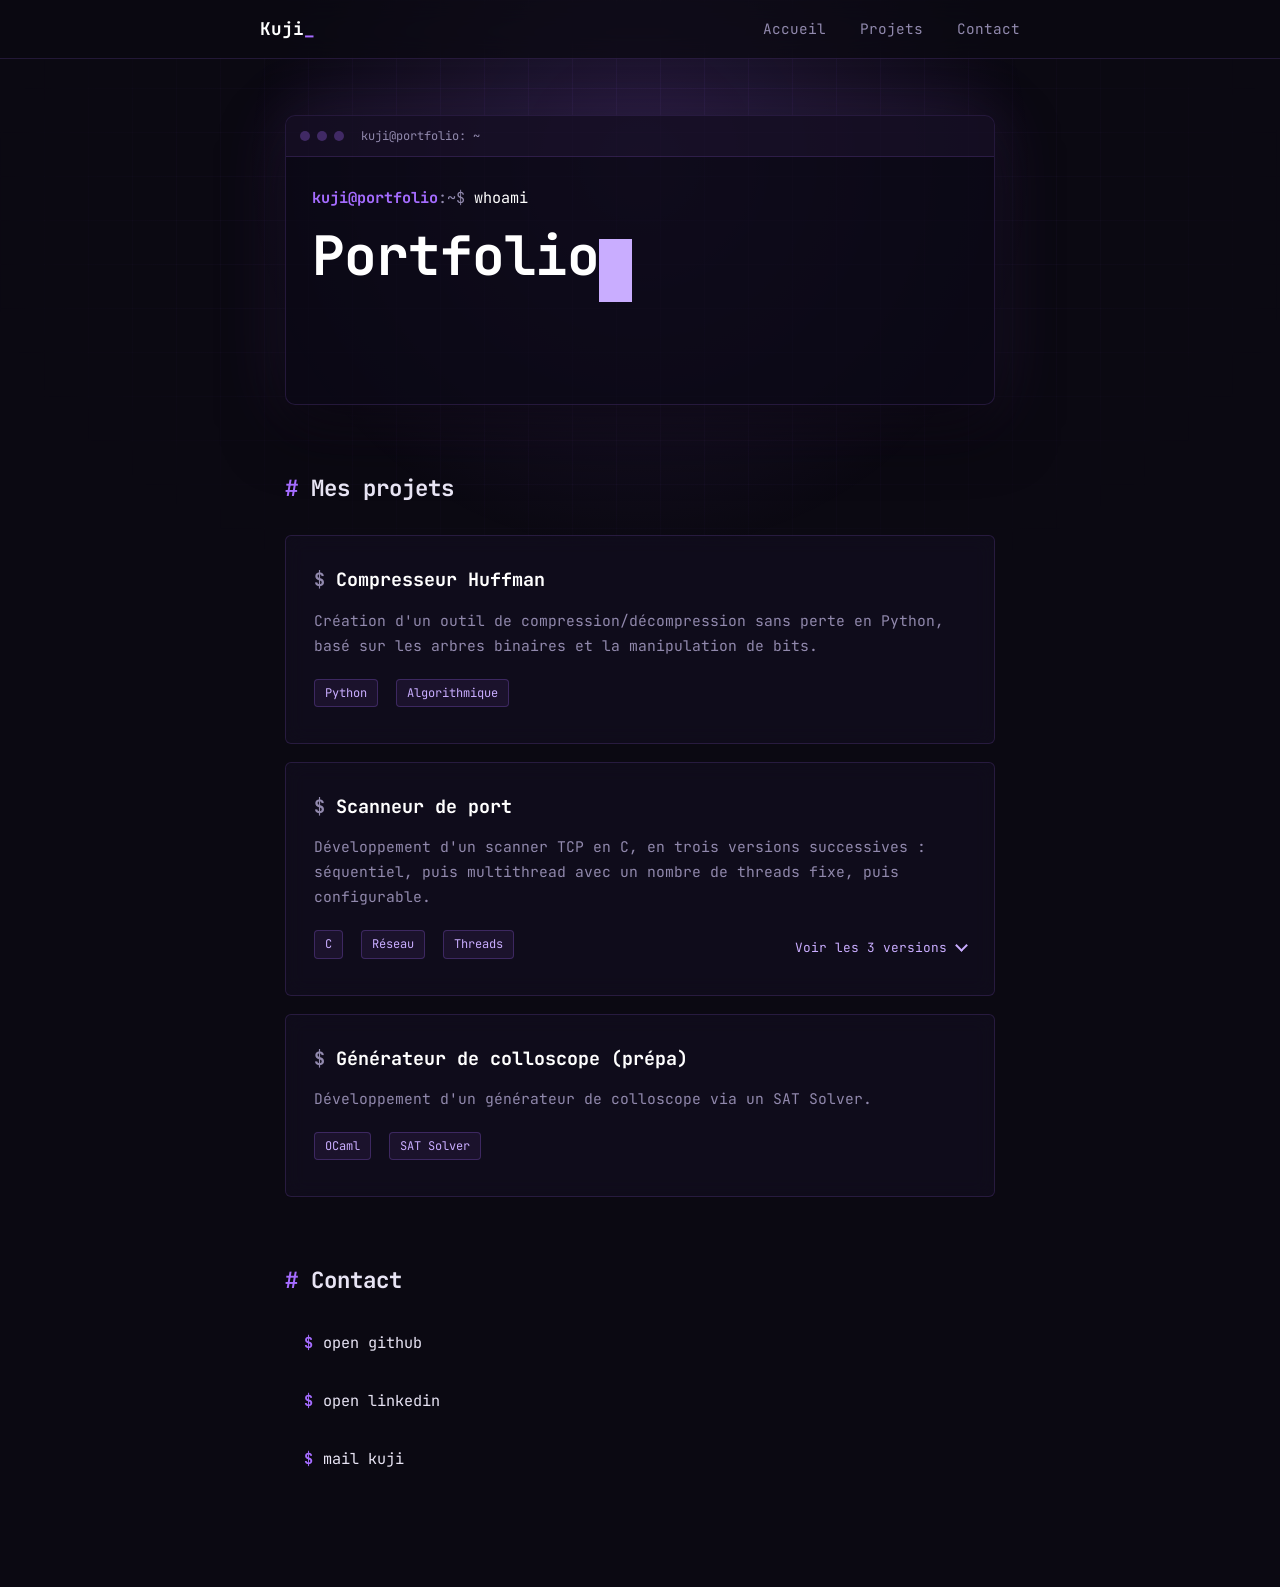
==== index.html @ e10819e7 "Initialisation du portfolio" ====
<!DOCTYPE html>
<html lang="fr">
<head>
    <meta charset="UTF-8">
    <meta name="viewport" content="width=device-width, initial-scale=1.0">
    <meta name="theme-color" content="#0b0912">
    <meta name="description" content="Portfolio de Kuji : Étudiant à Télécom Nancy en Cybersécurité.">
    <title>Portfolio : Kuji</title>
    <link rel="stylesheet" href="style.css">
</head>

<body>
    <div class="bg-glow"></div>

    <nav>
        <div class="nav-content">
            <span class="logo">Kuji<span class="us">_</span></span>
            <div class="links">
                <a href="#">Accueil</a>
                <a href="#projets">Projets</a>
                <a href="#contact">Contact</a>
            </div>
        </div>
    </nav>

    <main>
        <header class="hero">
            <div class="terminal">
                <div class="term-bar">
                    <span class="term-dot"></span>
                    <span class="term-dot"></span>
                    <span class="term-dot"></span>
                    <span class="term-title">kuji@portfolio: ~</span>
                </div>
                <div class="term-body">
                    <p class="line"><span class="prompt">kuji@portfolio<span class="sep">:~$</span></span> <span class="cmd" data-type data-speed="80" data-pause="450">whoami</span></p>
                    <h1 data-type data-speed="45" data-pause="200">Portfolio</h1>
                    <p class="out" data-type data-speed="16" data-pause="600">Étudiant à Télécom Nancy en Cybersécurité.</p>
                    <p class="line"><span class="prompt">kuji@portfolio<span class="sep">:~$</span></span> <span class="cmd" data-type data-speed="70">ls projets/</span></p>
                </div>
            </div>
        </header>

        <!-- Projets -->
        <section id="projets" class="projects-stack">
            <h2>Mes projets</h2>

            <a href="huffman.html" class="bubble">
                <article>
                    <h3>Compresseur Huffman</h3>
                    <p>Création d'un outil de compression/décompression sans perte en Python, basé sur les arbres binaires et la manipulation de bits.</p>
                    <span class="tag">Python</span>
                    <span class="tag">Algorithmique</span>
                </article>
            </a>

            <!-- Projet à plusieurs versions -->
            <details class="bubble bubble-group" id="scanneur">
                <summary>
                    <h3>Scanneur de port</h3>
                    <span class="group-desc">Développement d'un scanner TCP en C, en trois versions successives : séquentiel, puis multithread avec un nombre de threads fixe, puis configurable.</span>
                    <span class="group-foot">
                        <span class="group-tags">
                            <span class="tag">C</span>
                            <span class="tag">Réseau</span>
                            <span class="tag">Threads</span>
                        </span>
                        <span class="group-toggle">
                            <span class="toggle-closed">Voir les 3 versions</span>
                            <span class="toggle-open">Masquer les versions</span>
                        </span>
                    </span>
                </summary>
                <div class="versions-list">
                    <a href="portscan-v1.html" class="version-item">
                        <span class="version-name">v1 séquentiel</span>
                        <span class="version-desc">Les ports sont testés un par un, avec des connexions non bloquantes et un timeout de 2 s.</span>
                    </a>
                    <a href="portscan-v2.html" class="version-item">
                        <span class="version-name">v2 5 threads</span>
                        <span class="version-desc">Cinq threads se partagent les ports grâce à un mutex, avec un timeout ramené à 200 ms.</span>
                    </a>
                    <a href="portscan-v3.html" class="version-item">
                        <span class="version-name">v3 multithread</span>
                        <span class="version-desc">Le nombre de threads devient un paramètre de la ligne de commande.</span>
                    </a>
                </div>
            </details>

            <a href="tipe.html" class="bubble">
                <article>
                    <h3>Générateur de colloscope (prépa)</h3>
                    <p>Développement d'un générateur de colloscope via un SAT Solver.</p>
                    <span class="tag">OCaml</span>
                    <span class="tag">SAT Solver</span>
                </article>
            </a>
        </section>

        <!-- Contact : remplace les 3 href ci-dessous par tes vraies URL / adresse -->
        <section id="contact" class="contact">
            <h2>Contact</h2>
            <div class="contact-list">
                <a class="contact-item" href="https://github.com/kujix2z" target="_blank" rel="noopener">
                    <span class="prompt">$</span> open github
                </a>
                <a class="contact-item" href="https://www.linkedin.com/in/clovis-ricouart-0735943a5" target="_blank" rel="noopener">
                    <span class="prompt">$</span> open linkedin
                </a>
                <a class="contact-item" href="mailto:ricouartclovis@gmail.com">
                    <span class="prompt">$</span> mail kuji
                </a>
            </div>
        </section>
    </main>

    <script>
    (function () {
        var reduce = window.matchMedia('(prefers-reduced-motion: reduce)').matches;
        var els = Array.prototype.slice.call(document.querySelectorAll('[data-type]'));
        if (!els.length) return;

        var cursor = document.createElement('span');
        cursor.className = 'cursor';
        cursor.setAttribute('aria-hidden', 'true');

        var steps = els.map(function (el) {
            var text = el.textContent;
            var holder = el.closest('.line') || el;
            var wrap = document.createElement('span');
            wrap.setAttribute('aria-hidden', 'true');
            var chars = text.split('').map(function (c) {
                var s = document.createElement('span');
                s.className = 'ch';
                s.textContent = c;
                wrap.appendChild(s);
                return s;
            });
            var sr = document.createElement('span');
            sr.className = 'sr-only';
            sr.textContent = text;
            el.textContent = '';
            el.appendChild(sr);
            el.appendChild(wrap);
            if (!reduce) holder.classList.add('pending');
            return {
                wrap: wrap,
                chars: chars,
                holder: holder,
                speed: parseInt(el.dataset.speed, 10) || 40,
                pause: parseInt(el.dataset.pause, 10) || 0
            };
        });

        function place(step, i) {
            step.wrap.insertBefore(cursor, step.chars[i] || null);
        }

        if (reduce) {
            steps.forEach(function (st) {
                st.chars.forEach(function (c) { c.classList.add('on'); });
            });
            place(steps[steps.length - 1], steps[steps.length - 1].chars.length);
            return;
        }

        var s = 0, c = 0;
        steps[0].holder.classList.remove('pending');
        place(steps[0], 0);

        function next() {
            if (s >= steps.length) { cursor.classList.remove('busy'); return; }
            var st = steps[s];
            if (c === 0) {
                st.holder.classList.remove('pending');
                place(st, 0);
                cursor.classList.add('busy');
            }
            if (c < st.chars.length) {
                st.chars[c].classList.add('on');
                c++;
                place(st, c);
                setTimeout(next, st.speed);
            } else {
                cursor.classList.remove('busy');
                s++;
                c = 0;
                setTimeout(next, st.pause);
            }
        }

        setTimeout(next, 600);
    })();
    </script>
</body>
</html>
---- style.css ----
@import url('https://fonts.googleapis.com/css2?family=JetBrains+Mono:wght@400;500;700&display=swap');

/* ───────────── Variables ─────────────
   Les anciens noms sont conservés pour ne pas casser tes autres pages
   (huffman.html, portscan.html, tipe.html). */
:root {
    --bg-color: #0b0912;                      /* noir teinté violet */
    --text-main: #e8e4f4;
    --text-muted: #9189ad;
    --accent: #a56cff;                        /* violet électrique */
    --accent-bright: #c9adff;                 /* lavande lumineuse (curseur, tags) */
    --accent-glow: rgba(165, 108, 255, 0.16);
    --card-bg: rgba(20, 15, 36, 0.55);
    --card-border: rgba(165, 108, 255, 0.16);
    --font-mono: 'JetBrains Mono', ui-monospace, 'SF Mono', Menlo, Consolas, monospace;
    color-scheme: dark;
}

/* Défilement fluide vers les ancres (#projets, #contact…) */
html {
    scroll-behavior: smooth;
}

@media (prefers-reduced-motion: reduce) {
    html {
        scroll-behavior: auto;
    }
}

* {
    margin: 0;
    padding: 0;
    box-sizing: border-box;
}

::selection {
    background: var(--accent);
    color: #0b0912;
}

body {
    background-color: var(--bg-color);
    color: var(--text-main);
    font-family: var(--font-mono);
    line-height: 1.7;
    position: relative;
    min-height: 100vh;
    overflow-x: hidden;
}

h1, h2, h3, .logo, .tag {
    font-family: var(--font-mono);
}

a:focus-visible {
    outline: 2px solid var(--accent-bright);
    outline-offset: 3px;
}

.sr-only {
    position: absolute;
    width: 1px;
    height: 1px;
    overflow: hidden;
    clip: rect(0 0 0 0);
    white-space: nowrap;
}

/* ───────────── Fond : grille + halo ───────────── */
body::before {
    content: '';
    position: fixed;
    inset: 0;
    z-index: -2;
    pointer-events: none;
    background-image:
        linear-gradient(rgba(165, 108, 255, 0.06) 1px, transparent 1px),
        linear-gradient(90deg, rgba(165, 108, 255, 0.06) 1px, transparent 1px);
    background-size: 44px 44px;
    -webkit-mask-image: radial-gradient(ellipse 70% 60% at 50% 25%, #000 20%, transparent 75%);
            mask-image: radial-gradient(ellipse 70% 60% at 50% 25%, #000 20%, transparent 75%);
}

.bg-glow {
    position: fixed;
    top: 18%;
    left: 50%;
    width: 70vw;
    max-width: 900px;
    height: 70vw;
    max-height: 900px;
    background: radial-gradient(circle, var(--accent-glow) 0%, transparent 62%);
    transform: translate(-50%, -50%);
    z-index: -1;
    pointer-events: none;
}

/* ───────────── Navbar ───────────── */
body > nav {
    position: sticky;
    top: 0;
    width: 100%;
    background: rgba(11, 9, 18, 0.7);
    backdrop-filter: blur(12px);
    -webkit-backdrop-filter: blur(12px);
    border-bottom: 1px solid var(--card-border);
    z-index: 100;
}

.nav-content {
    max-width: 800px;
    margin: 0 auto;
    padding: 14px 20px;
    display: flex;
    justify-content: space-between;
    align-items: center;
}

.logo {
    font-size: 1.1rem;
    font-weight: 700;
    color: #fff;
}

.logo .us {
    color: var(--accent);
    animation: blink 1.06s steps(1) infinite;
}

.links a {
    color: var(--text-muted);
    text-decoration: none;
    margin-left: 24px;
    font-size: 0.9rem;
    padding-bottom: 2px;
    border-bottom: 1px solid transparent;
    transition: color 0.2s ease, border-color 0.2s ease;
}

.links a:hover,
.links a:focus-visible {
    color: var(--accent-bright);
    border-bottom-color: var(--accent);
}

/* ───────────── Layout ───────────── */
main {
    max-width: 750px;
    margin: 0 auto;
    padding: 56px 20px 100px;
    display: flex;
    flex-direction: column;
    gap: 64px;
}

/* ───────────── Hero : la fenêtre de terminal ───────────── */
.terminal {
    background: rgba(12, 9, 22, 0.82);
    border: 1px solid var(--card-border);
    border-radius: 10px;
    overflow: hidden;
    box-shadow:
        0 24px 60px rgba(0, 0, 0, 0.6),
        0 0 70px var(--accent-glow);
}

.term-bar {
    display: flex;
    align-items: center;
    gap: 7px;
    padding: 10px 14px;
    border-bottom: 1px solid var(--card-border);
    background: rgba(165, 108, 255, 0.05);
}

.term-dot {
    width: 10px;
    height: 10px;
    border-radius: 50%;
    background: rgba(165, 108, 255, 0.3);
}

.term-title {
    margin-left: 10px;
    font-size: 0.75rem;
    color: var(--text-muted);
}

.term-body {
    padding: 28px 26px 32px;
    display: flex;
    flex-direction: column;
    gap: 14px;
}

.line {
    font-size: 0.95rem;
    overflow-wrap: anywhere;
}

.prompt {
    color: var(--accent);
    font-weight: 700;
}

.prompt .sep {
    color: var(--text-muted);
    font-weight: 400;
}

.cmd {
    color: #fff;
}

.hero h1 {
    font-size: clamp(2.2rem, 7vw, 3.4rem);
    font-weight: 700;
    line-height: 1.15;
    letter-spacing: -0.02em;
    color: #fff;
}

.hero .out {
    color: var(--text-muted);
    font-size: 1rem;
}

/* Animation de frappe (activée par le JS, sinon le texte est simplement affiché) */
.pending {
    visibility: hidden;
}

.ch {
    opacity: 0;
}

.ch.on {
    opacity: 1;
}

.cursor {
    position: relative;
    display: inline-block;
    width: 0;
    height: 1em;
    vertical-align: text-bottom;
}

.cursor::after {
    content: '';
    position: absolute;
    left: 0;
    top: 0.05em;
    width: 0.6em;
    height: 1.15em;
    background: var(--accent-bright);
    animation: blink 1.06s steps(1) infinite;
}

.cursor.busy::after {
    animation: none;
}

@keyframes blink {
    50% { opacity: 0; }
}

/* ───────────── Projets ───────────── */
.projects-stack {
    display: flex;
    flex-direction: column;
    gap: 18px;
    scroll-margin-top: 76px; /* évite que la navbar collante recouvre le titre à l'arrivée */
}

.projects-stack h2 {
    margin-bottom: 10px;
    font-size: 1.4rem;
    font-weight: 700;
}

.projects-stack h2::before {
    content: '# ';
    color: var(--accent);
}

.bubble {
    display: block;
    text-decoration: none;
    color: inherit;
    background: var(--card-bg);
    backdrop-filter: blur(10px);
    -webkit-backdrop-filter: blur(10px);
    border: 1px solid var(--card-border);
    border-radius: 6px;
    padding: 28px;
    transition: border-color 0.25s ease, background 0.25s ease, box-shadow 0.25s ease, transform 0.25s ease;
    position: relative;
    overflow: hidden;
}

.bubble:hover,
.bubble:focus-visible {
    transform: translateY(-3px);
    border-color: rgba(165, 108, 255, 0.55);
    background: rgba(28, 21, 50, 0.7);
    box-shadow: 0 12px 34px rgba(0, 0, 0, 0.7), 0 0 26px var(--accent-glow);
}

/* Filet lumineux en haut de la carte */
.bubble::before {
    content: '';
    position: absolute;
    top: 0;
    left: 0;
    width: 100%;
    height: 2px;
    background: linear-gradient(90deg, transparent, var(--accent), transparent);
    opacity: 0;
    transition: opacity 0.25s ease;
}

.bubble:hover::before,
.bubble:focus-visible::before {
    opacity: 1;
}

.bubble h3 {
    font-size: 1.15rem;
    font-weight: 700;
    margin-bottom: 12px;
    color: #fff;
}

/* Le "$" du prompt s'allume au survol */
.bubble h3::before {
    content: '$ ';
    color: var(--text-muted);
    transition: color 0.25s ease;
}

.bubble:hover h3::before,
.bubble:focus-visible h3::before {
    color: var(--accent);
}

.bubble p {
    color: var(--text-muted);
    font-size: 0.92rem;
    margin-bottom: 20px;
}

/* Badges techno */
.tag {
    display: inline-block;
    background: rgba(165, 108, 255, 0.08);
    border: 1px solid rgba(165, 108, 255, 0.25);
    padding: 3px 10px;
    border-radius: 4px;
    font-size: 0.75rem;
    color: var(--accent-bright);
    margin-right: 8px;
    margin-bottom: 8px;
}

/* ───────────── Mobile ───────────── */
@media (max-width: 520px) {
    main { padding-top: 36px; gap: 48px; }
    .term-body { padding: 22px 18px 26px; }
    .bubble { padding: 22px 20px; }
    .links a { margin-left: 16px; }
}

/* ───────────── Accessibilité : moins de mouvement ───────────── */
@media (prefers-reduced-motion: reduce) {
    .cursor::after,
    .logo .us {
        animation: none;
    }
    .bubble,
    .bubble:hover,
    .bubble:focus-visible {
        transform: none;
        transition: none;
    }
}

/* ═════════════ Pages projet (huffman.html, etc.) ═════════════ */
a.logo {
    text-decoration: none;
}

a.logo:hover .us,
a.logo:focus-visible .us {
    color: var(--accent-bright);
}

main.project-page {
    gap: 52px;
}

/* En-tête de page */
.page-head {
    display: flex;
    flex-direction: column;
    gap: 16px;
}

.page-head .line {
    margin-bottom: 4px;
}

.page-head h1 {
    font-size: clamp(1.7rem, 5.5vw, 2.5rem);
    font-weight: 700;
    line-height: 1.2;
    letter-spacing: -0.02em;
    color: #fff;
    text-wrap: balance;
}

.page-head .lead {
    color: var(--text-muted);
    font-size: 1rem;
}

.page-head .tags {
    margin-top: 4px;
}

/* Sections de contenu */
.doc-section {
    display: flex;
    flex-direction: column;
    gap: 16px;
}

.doc-section h2 {
    font-size: 1.3rem;
    font-weight: 700;
}

.doc-section h2::before {
    content: '# ';
    color: var(--accent);
}

.doc-section p,
.doc-section li {
    font-size: 0.95rem;
    color: #d3cde6;
}

.doc-section strong {
    color: #fff;
    font-weight: 700;
}

.steps {
    padding-left: 1.6rem;
    display: flex;
    flex-direction: column;
    gap: 14px;
}

.steps li {
    padding-left: 0.3rem;
}

.steps li::marker {
    color: var(--accent);
    font-weight: 700;
}

code.inline {
    font-family: var(--font-mono);
    font-size: 0.85em;
    color: var(--accent-bright);
    background: rgba(165, 108, 255, 0.1);
    border: 1px solid rgba(165, 108, 255, 0.2);
    border-radius: 4px;
    padding: 1px 6px;
}

.caption {
    font-size: 0.8rem;
    color: var(--text-muted);
}

/* Petits blocs (format de fichier, commandes) */
.snippet {
    background: rgba(12, 9, 22, 0.82);
    border: 1px solid var(--card-border);
    border-radius: 6px;
    padding: 16px 18px;
    overflow-x: auto;
    font-family: var(--font-mono);
    font-size: 0.85rem;
    line-height: 1.75;
    color: #fff;
}

.snippet .sn-p { color: var(--accent); font-weight: 700; }
.snippet .sn-c { color: var(--text-muted); }

/* Fenêtre de code */
.code-window {
    background: rgba(12, 9, 22, 0.82);
    border: 1px solid var(--card-border);
    border-radius: 10px;
    overflow: hidden;
    box-shadow: 0 24px 60px rgba(0, 0, 0, 0.5), 0 0 60px var(--accent-glow);
}

.code-bar {
    display: flex;
    align-items: center;
    justify-content: space-between;
    gap: 12px;
    padding: 8px 8px 8px 14px;
    border-bottom: 1px solid var(--card-border);
    background: rgba(165, 108, 255, 0.05);
}

.code-file {
    font-size: 0.78rem;
    color: var(--text-muted);
}

.copy-btn {
    font-family: var(--font-mono);
    font-size: 0.75rem;
    color: var(--accent-bright);
    background: transparent;
    border: 1px solid rgba(165, 108, 255, 0.3);
    border-radius: 4px;
    padding: 4px 12px;
    cursor: pointer;
    transition: background 0.2s ease, border-color 0.2s ease;
}

.copy-btn:hover {
    background: rgba(165, 108, 255, 0.12);
    border-color: var(--accent);
}

.copy-btn:focus-visible {
    outline: 2px solid var(--accent-bright);
    outline-offset: 2px;
}

.code-window pre {
    padding: 16px 0;
    overflow-x: auto;
    font-size: 0.82rem;
    line-height: 1.65;
    tab-size: 4;
}

.code-window code {
    display: block;
    min-width: max-content;
    font-family: var(--font-mono);
    color: #e8e4f4;
    counter-reset: ln;
}

.ln {
    display: block;
    padding-right: 18px;
    white-space: pre;
    counter-increment: ln;
}

.ln::before {
    content: counter(ln);
    display: inline-block;
    width: 2.6ch;
    margin: 0 1.8ch 0 14px;
    text-align: right;
    color: rgba(145, 137, 173, 0.45);
    user-select: none;
}

/* Coloration syntaxique */
.tk-kw   { color: #c193ff; }
.tk-str  { color: #f5a9d0; }
.tk-num  { color: #f6c890; }
.tk-fn   { color: #86d4ff; }
.tk-self { color: #e2d6ff; font-style: italic; }
.tk-com  { color: #7a7396; font-style: italic; }

@media (max-width: 520px) {
    main.project-page { gap: 40px; }
    .code-window pre { font-size: 0.75rem; }
}

/* ═════════════ Séries de versions (scanneur de port) ═════════════ */
.tk-type { color: #9fb4ff; }

/* Sélecteur de versions, sous l'en-tête */
.versions {
    display: flex;
    flex-wrap: wrap;
    align-items: center;
    gap: 8px;
    margin-top: 6px;
}

.versions-label {
    font-size: 0.8rem;
    color: var(--text-muted);
    margin-right: 4px;
}

.versions a {
    font-size: 0.8rem;
    color: var(--text-muted);
    text-decoration: none;
    border: 1px solid var(--card-border);
    border-radius: 4px;
    padding: 4px 12px;
    transition: color 0.2s ease, border-color 0.2s ease, background 0.2s ease;
}

.versions a:hover,
.versions a:focus-visible {
    color: var(--accent-bright);
    border-color: var(--accent);
}

.versions a[aria-current="page"] {
    color: #fff;
    background: rgba(165, 108, 255, 0.16);
    border-color: var(--accent);
}

/* Version précédente / suivante, en bas de page */
.pager {
    display: flex;
    gap: 16px;
}

.pager a {
    flex: 1 1 0;
    max-width: calc(50% - 8px);
    display: flex;
    flex-direction: column;
    gap: 2px;
    text-decoration: none;
    color: #fff;
    font-size: 0.9rem;
    background: var(--card-bg);
    border: 1px solid var(--card-border);
    border-radius: 6px;
    padding: 14px 18px;
    transition: border-color 0.25s ease, background 0.25s ease;
}

.pager a.next {
    text-align: right;
    margin-left: auto;
}

.pager a:hover,
.pager a:focus-visible {
    border-color: rgba(165, 108, 255, 0.55);
    background: rgba(28, 21, 50, 0.7);
}

.pager-dir {
    font-size: 0.75rem;
    color: var(--text-muted);
}

@media (max-width: 520px) {
    .pager { flex-direction: column; }
    .pager a { max-width: none; }
    .pager a.next { text-align: left; }
}

/* Liens dans le texte */
.text-link {
    color: var(--accent-bright);
    text-decoration: underline;
    text-decoration-color: rgba(201, 173, 255, 0.35);
    text-underline-offset: 3px;
    transition: text-decoration-color 0.2s ease;
}

.text-link:hover,
.text-link:focus-visible {
    text-decoration-color: var(--accent-bright);
}

.text-link:focus-visible {
    outline: 2px solid var(--accent-bright);
    outline-offset: 2px;
}

/* ═════════════ Carte dépliable (projet à plusieurs versions) ═════════════ */
.bubble-group {
    cursor: default;
}

/* Pas de "soulèvement" : le contenu de la carte doit rester stable sous la souris */
.bubble-group:hover {
    transform: none;
}

.bubble-group[open] {
    border-color: rgba(165, 108, 255, 0.45);
    background: rgba(28, 21, 50, 0.7);
}

.bubble-group[open]::before {
    opacity: 1;
}

.bubble-group summary {
    display: block;
    list-style: none;
    cursor: pointer;
    border-radius: 4px;
}

.bubble-group summary::-webkit-details-marker {
    display: none;
}

.bubble-group summary:focus-visible {
    outline: 2px solid var(--accent-bright);
    outline-offset: 6px;
}

.bubble-group summary:hover h3::before {
    color: var(--accent);
}

.group-desc {
    display: block;
    color: var(--text-muted);
    font-size: 0.92rem;
    margin-bottom: 20px;
}

.group-foot {
    display: flex;
    flex-wrap: wrap;
    align-items: flex-end;
    justify-content: space-between;
    gap: 4px 16px;
}

.group-toggle {
    display: inline-flex;
    align-items: center;
    gap: 10px;
    margin-bottom: 8px;
    font-size: 0.8rem;
    color: var(--accent-bright);
    white-space: nowrap;
}

.group-toggle::after {
    content: '';
    width: 7px;
    height: 7px;
    border-right: 2px solid currentColor;
    border-bottom: 2px solid currentColor;
    transform: translateY(-2px) rotate(45deg);
    transition: transform 0.25s ease;
}

.bubble-group[open] .group-toggle::after {
    transform: translateY(2px) rotate(-135deg);
}

.toggle-open { display: none; }
.bubble-group[open] .toggle-open { display: inline; }
.bubble-group[open] .toggle-closed { display: none; }

/* Liste des versions */
.versions-list {
    margin-top: 14px;
    padding-top: 10px;
    border-top: 1px solid var(--card-border);
    display: flex;
    flex-direction: column;
    gap: 2px;
    animation: reveal 0.28s ease;
}

@keyframes reveal {
    from { opacity: 0; transform: translateY(-6px); }
    to   { opacity: 1; transform: none; }
}

.version-item {
    display: grid;
    grid-template-columns: 9.5rem 1fr;
    gap: 4px 16px;
    align-items: baseline;
    padding: 12px 14px;
    border-radius: 4px;
    border-left: 2px solid transparent;
    text-decoration: none;
    transition: background 0.2s ease, border-color 0.2s ease;
}

.version-item:hover,
.version-item:focus-visible {
    background: rgba(165, 108, 255, 0.09);
    border-left-color: var(--accent);
}

.version-item:focus-visible {
    outline: 2px solid var(--accent-bright);
    outline-offset: 1px;
}

.version-name {
    font-size: 0.9rem;
    font-weight: 700;
    color: #fff;
}

.version-item:hover .version-name,
.version-item:focus-visible .version-name {
    color: var(--accent-bright);
}

.version-desc {
    font-size: 0.85rem;
    color: var(--text-muted);
}

@media (max-width: 520px) {
    .version-item { grid-template-columns: 1fr; }
}

@media (prefers-reduced-motion: reduce) {
    .versions-list { animation: none; }
    .group-toggle::after { transition: none; }
}

/* ═════════════ Contact (bas de l'accueil) ═════════════ */
.contact {
    display: flex;
    flex-direction: column;
    gap: 16px;
    scroll-margin-top: 76px; /* évite que la navbar collante recouvre le titre à l'arrivée */
}

.contact h2 {
    font-size: 1.4rem;
    font-weight: 700;
}

.contact h2::before {
    content: '# ';
    color: var(--accent);
}

.contact-list {
    display: flex;
    flex-direction: column;
    gap: 2px;
}

.contact-item {
    display: flex;
    align-items: baseline;
    gap: 10px;
    padding: 14px 18px;
    border-radius: 6px;
    border: 1px solid transparent;
    text-decoration: none;
    color: var(--text-main);
    font-size: 0.95rem;
    transition: background 0.2s ease, border-color 0.2s ease, color 0.2s ease;
}

.contact-item .prompt {
    color: var(--accent);
}

.contact-item:hover,
.contact-item:focus-visible {
    background: var(--card-bg);
    border-color: var(--card-border);
    color: #fff;
}

.contact-item:hover .prompt,
.contact-item:focus-visible .prompt {
    color: var(--accent-bright);
}

.contact-item:focus-visible {
    outline: 2px solid var(--accent-bright);
    outline-offset: 2px;
}
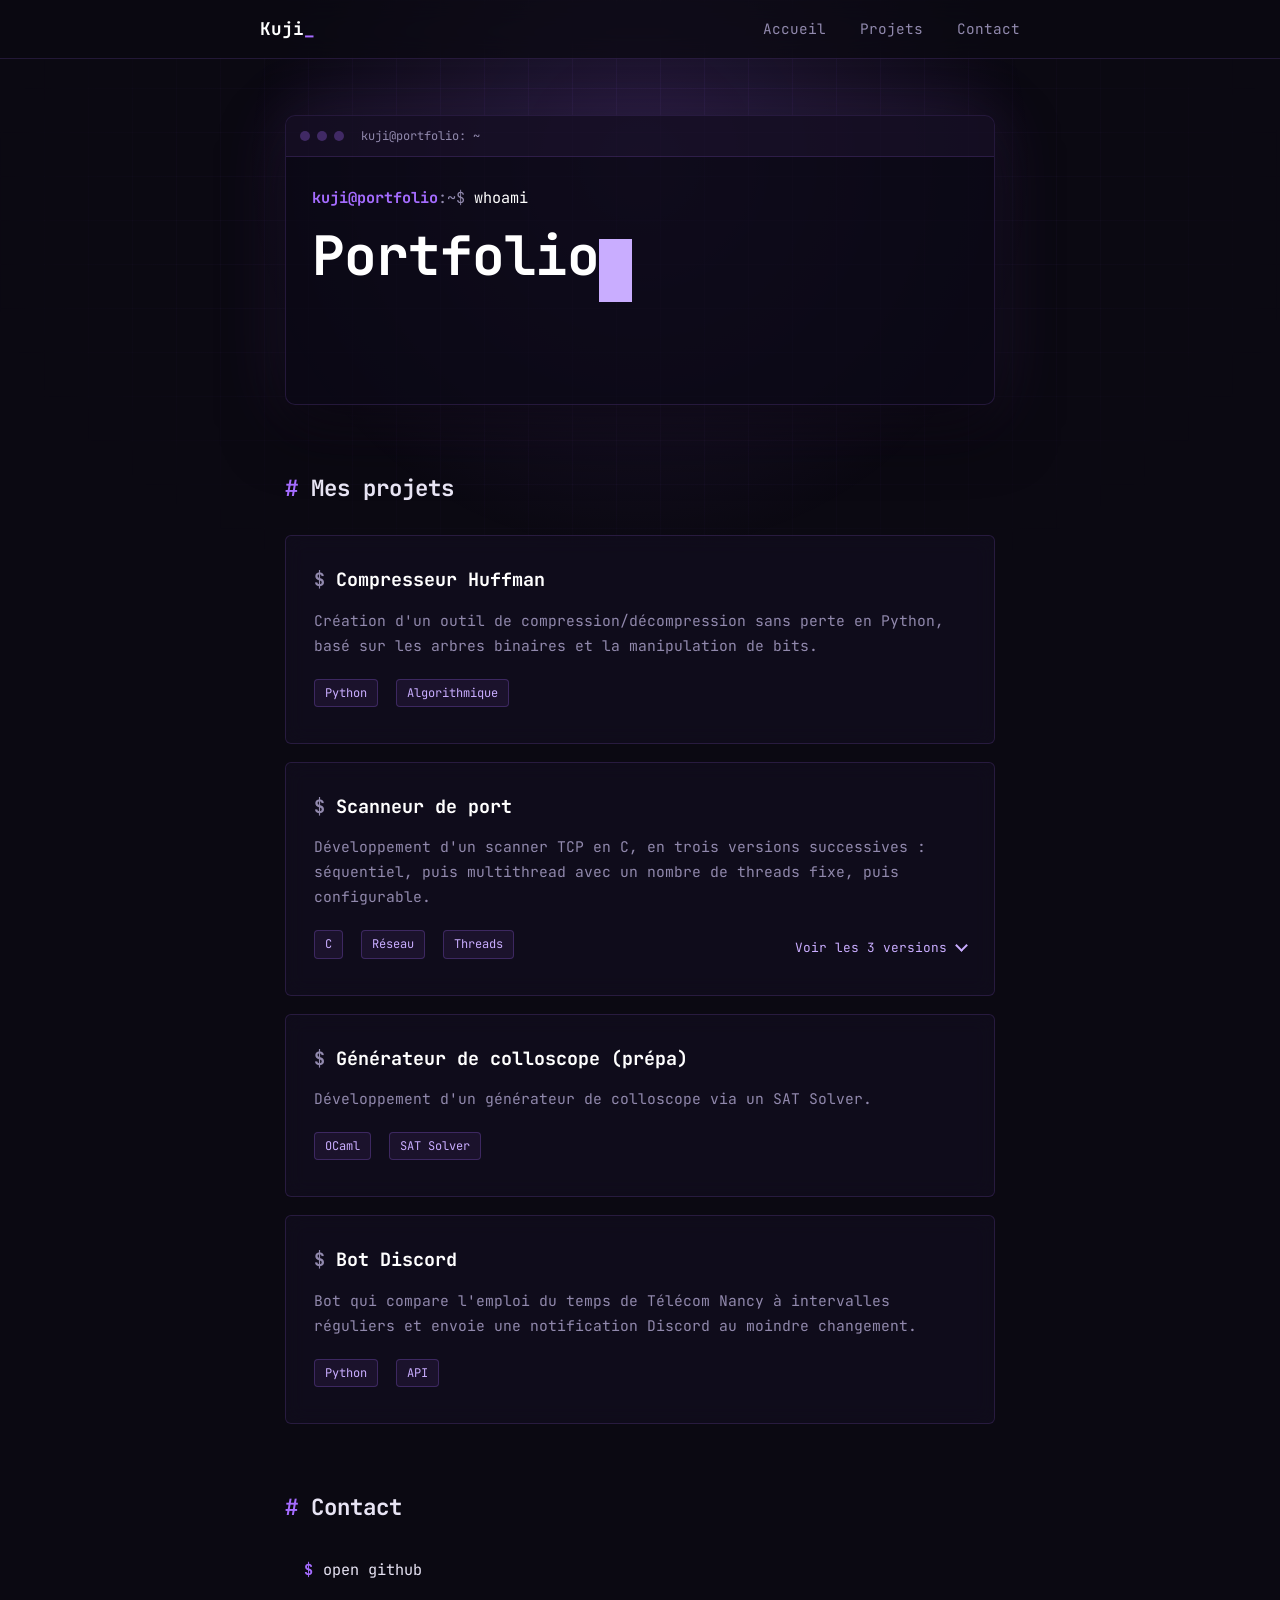
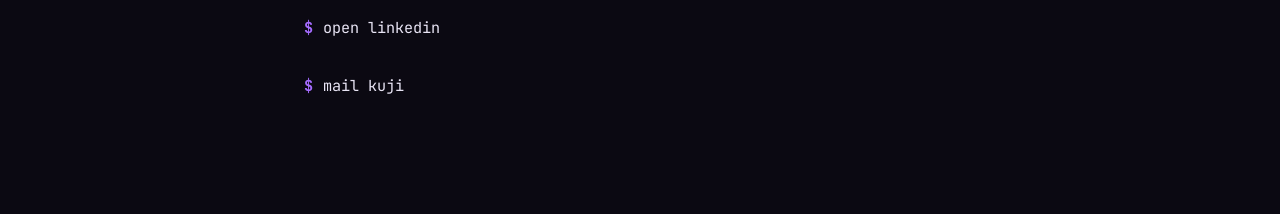
==== commit 2b6ec4c2: "Added Discord Bot" ====
--- a/index.html
+++ b/index.html
@@ -95,19 +95,28 @@
                     <span class="tag">SAT Solver</span>
                 </article>
             </a>
+
+            <a href="bot-discord.html" class="bubble">
+                <article>
+                    <h3>Bot Discord</h3>
+                    <p>Bot qui compare l'emploi du temps de Télécom Nancy à intervalles réguliers et envoie une notification Discord au moindre changement.</p>
+                    <span class="tag">Python</span>
+                    <span class="tag">API</span>
+                </article>
+            </a>
         </section>
 
         <!-- Contact : remplace les 3 href ci-dessous par tes vraies URL / adresse -->
         <section id="contact" class="contact">
             <h2>Contact</h2>
             <div class="contact-list">
-                <a class="contact-item" href="https://github.com/kujix2z" target="_blank" rel="noopener">
+                <a class="contact-item" href="https://github.com/TON_PSEUDO" target="_blank" rel="noopener">
                     <span class="prompt">$</span> open github
                 </a>
-                <a class="contact-item" href="https://www.linkedin.com/in/clovis-ricouart-0735943a5" target="_blank" rel="noopener">
+                <a class="contact-item" href="https://www.linkedin.com/in/TON_PROFIL" target="_blank" rel="noopener">
                     <span class="prompt">$</span> open linkedin
                 </a>
-                <a class="contact-item" href="mailto:ricouartclovis@gmail.com">
+                <a class="contact-item" href="mailto:ton.adresse@exemple.com">
                     <span class="prompt">$</span> mail kuji
                 </a>
             </div>
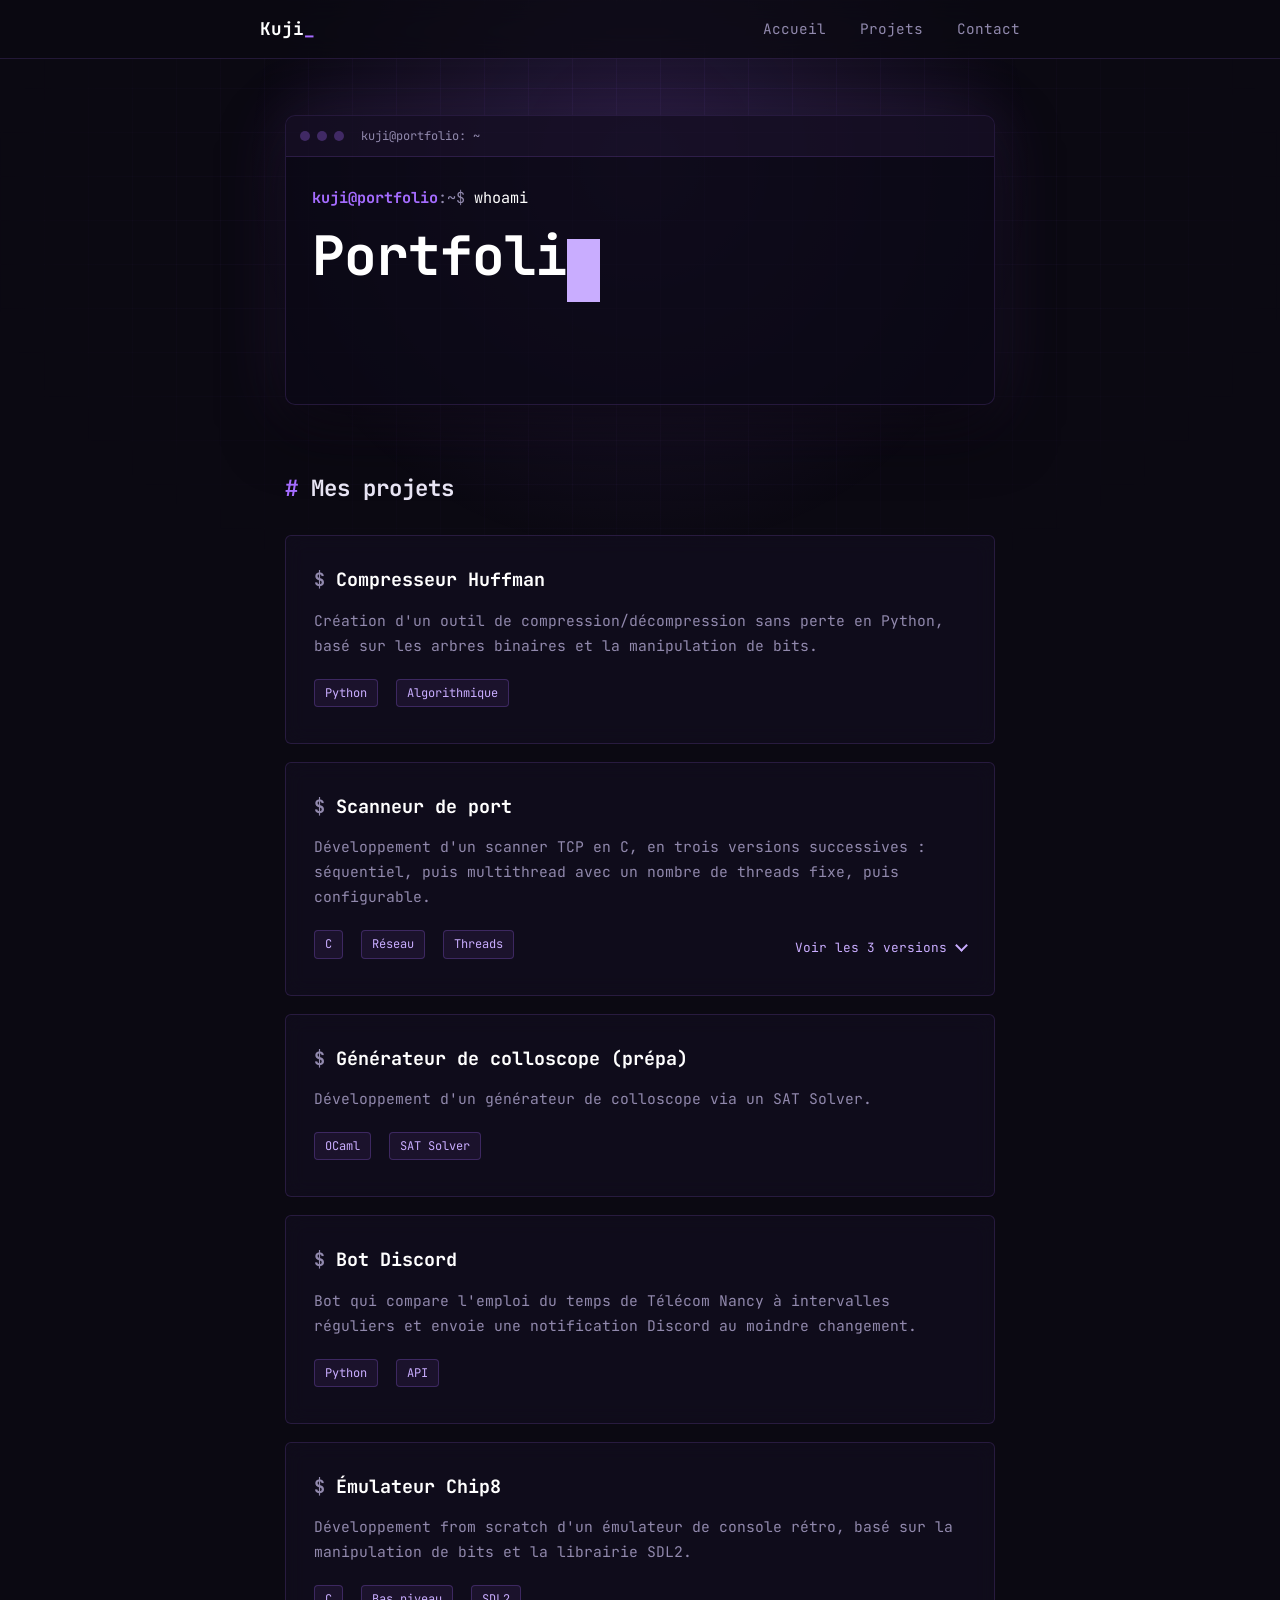
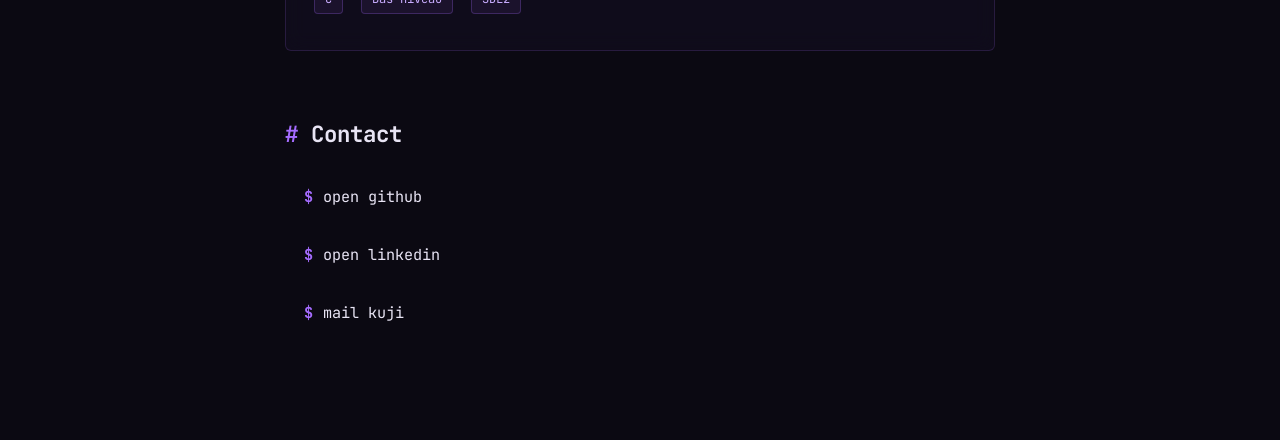
==== commit 43731e56: "Added Chip8 Emulator" ====
--- a/index.html
+++ b/index.html
@@ -104,6 +104,15 @@
                     <span class="tag">API</span>
                 </article>
             </a>
+            <a href="chip8_emulator.html" class="bubble">
+                <article>
+                    <h3>Émulateur Chip8</h3>
+                    <p>Développement from scratch d'un émulateur de console rétro, basé sur la manipulation de bits et la librairie SDL2.</p>
+                    <span class="tag">C</span>
+                    <span class="tag">Bas niveau</span>
+                    <span class="tag">SDL2</span>
+                </article>
+            </a>
         </section>
 
         <!-- Contact : remplace les 3 href ci-dessous par tes vraies URL / adresse -->
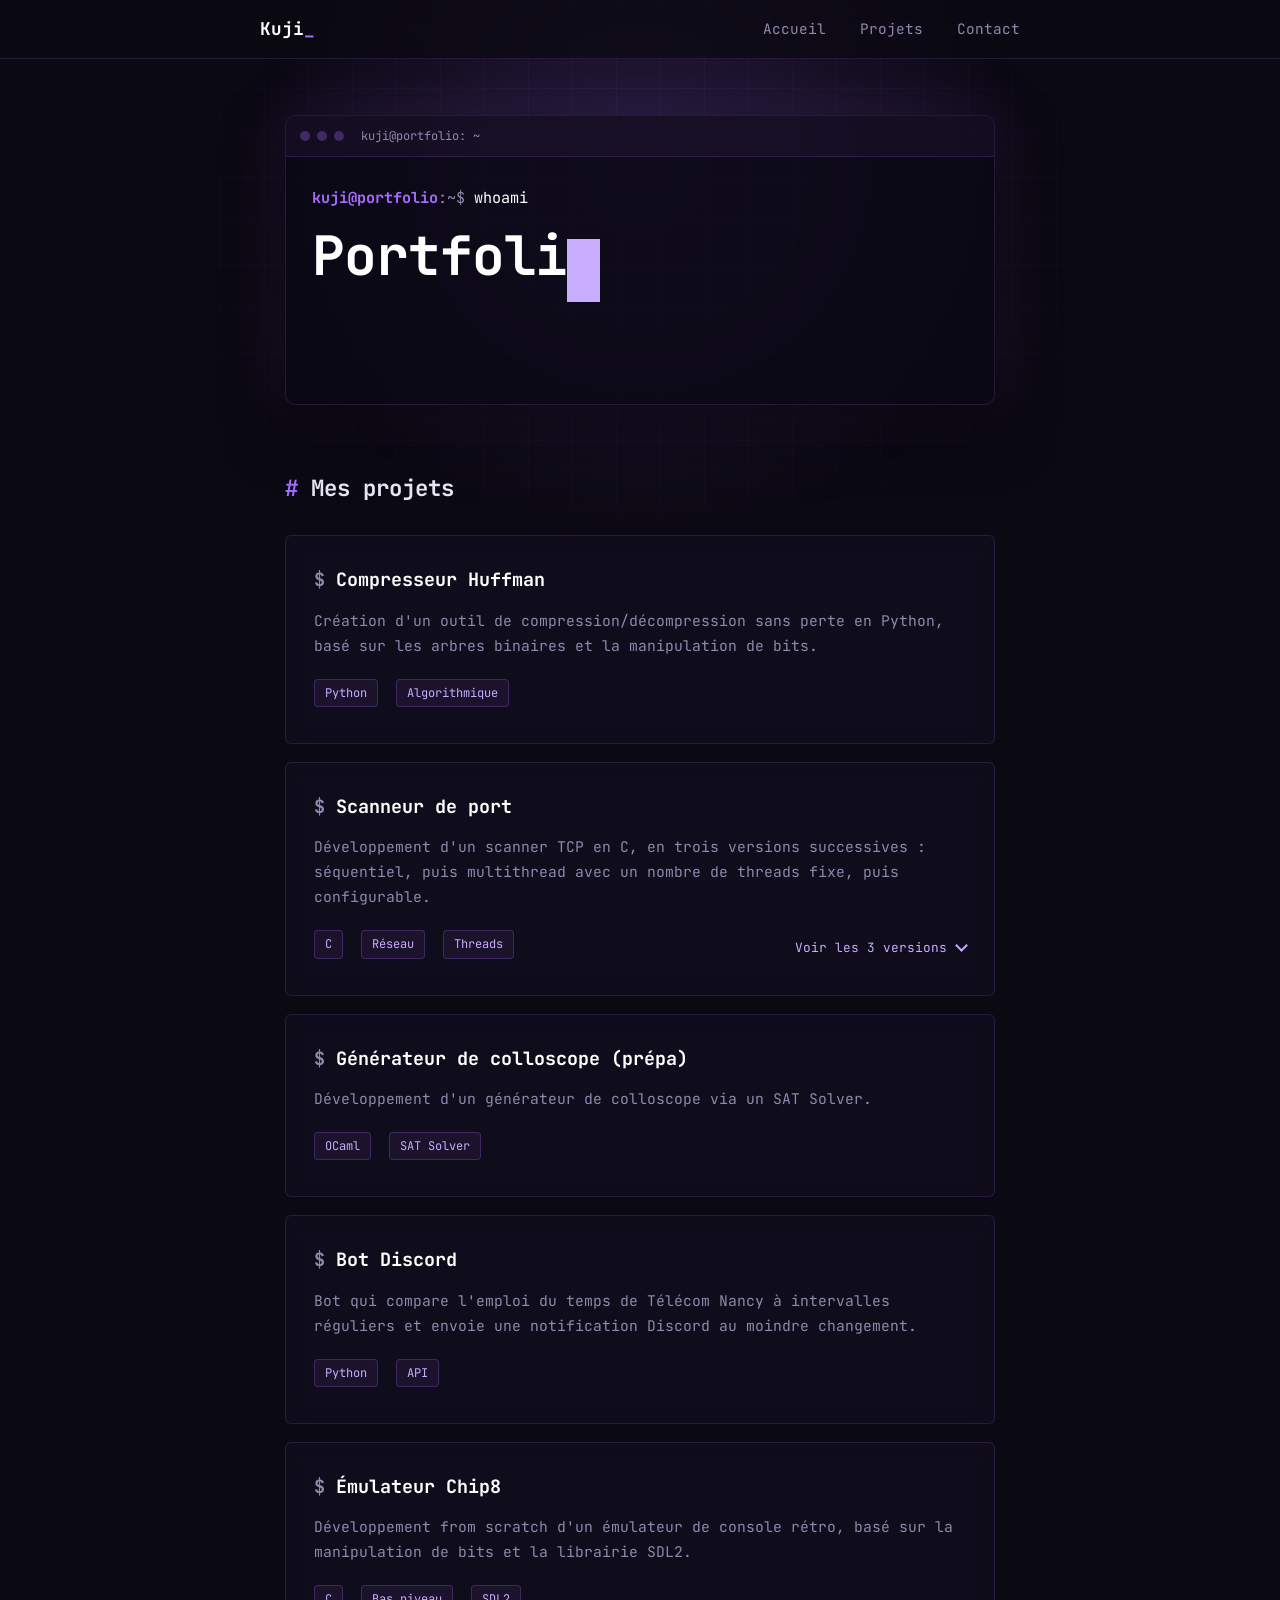
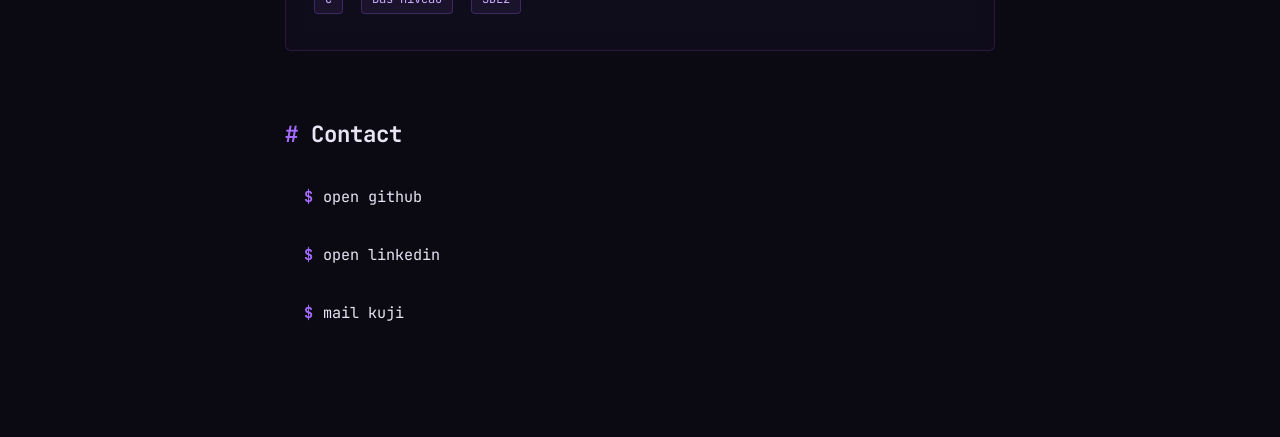
==== commit 71acf1ac: "Added SVG Icon to the website" ====
--- a/index.html
+++ b/index.html
@@ -7,6 +7,7 @@
     <meta name="description" content="Portfolio de Kuji : Étudiant à Télécom Nancy en Cybersécurité.">
     <title>Portfolio : Kuji</title>
     <link rel="stylesheet" href="style.css">
+    <link rel="icon" type="image/svg+xml" href="icon.svg">
 </head>
 
 <body>
